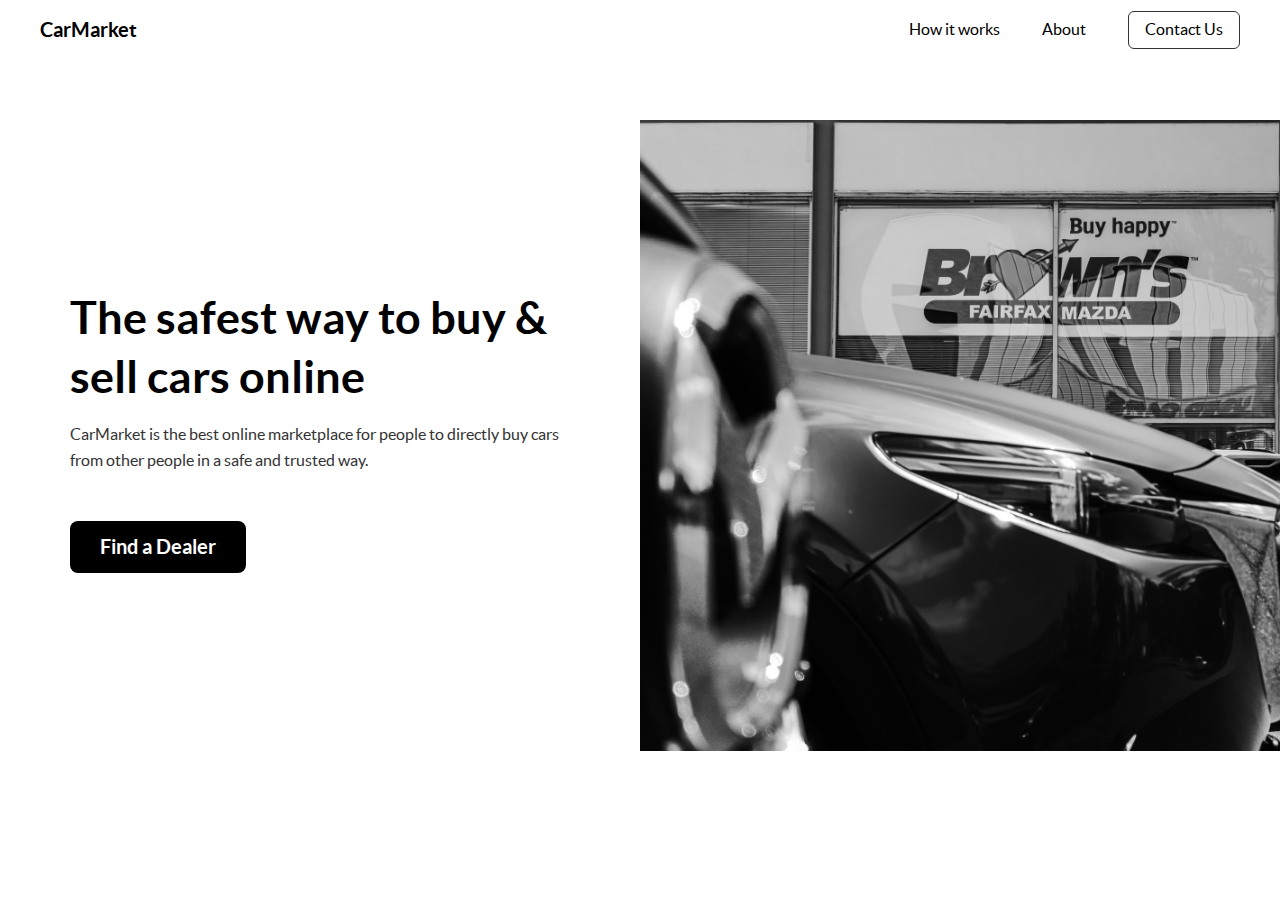
==== car-market/index.html @ 7dea6bc9 "update: implement car market design" ====
<!DOCTYPE html>
<html lang="en">
  <head>
    <meta charset="UTF-8" />
    <meta http-equiv="X-UA-Compatible" content="IE=edge" />
    <meta name="viewport" content="width=device-width, initial-scale=1.0" />
    <link rel="stylesheet" href="./css/main.css" />
    <title>Car Market</title>
  </head>
  <body>
    <div class="home">
      <nav class="navbar">
        <div class="navbar__inner">
          <div class="navbar__logo">
            <a href="#">CarMarket</a>
          </div>
          <div class="menu-wrap">
            <input class="toggler" type="checkbox" />
            <div class="hamburger">
              <div></div>
            </div>
          </div>

          <ul class="navbar__menu">
            <li class="navbar__menu-link"><a href="#">How it works</a></li>
            <li class="navbar__menu-link"><a href="#">About</a></li>
            <li class="navbar__menu-link"><a href="#">Contact Us</a></li>
          </ul>
        </div>
      </nav>
      <header class="hero">
        <div class="hero__inner">
          <div class="hero__content">
            <h1 class="hero__title">
              The safest way to buy & sell cars online
            </h1>
            <p class="hero__desc">
              CarMarket is the best online marketplace for car dealers.
            </p>
            <p class="hero__desc--desktop">
              CarMarket is the best online marketplace for people to directly
              buy cars from other people in a safe and trusted way.
            </p>
            <a class="hero__btn btn">Find a Dealer</a>
          </div>
          <div class="hero__image">
            <img src="./assets/images/hero-image.png" />
          </div>
        </div>
      </header>
    </div>
  </body>
</html>
---- car-market/css/main.css ----
:root {
  --primary-color: #000;
  --text-color: #333;
  --white: #fff;
}

@font-face {
  font-family: "Lato";
  src: url("../assets/fonts/lato/lato-regular-webfont.woff2") format("woff2"), url("../assets/fonts/lato/lato-regular-webfont.woff") format("woff");
  font-weight: normal;
  font-style: normal;
  font-display: fallback;
}

@font-face {
  font-family: "Lato";
  src: url("../assets/fonts/lato/lato-bold-webfont.woff2") format("woff2"), url("../assets/fonts/lato/lato-bold-webfont.woff") format("woff");
  font-weight: bold;
  font-style: normal;
  font-display: fallback;
}

*,
*::before,
*::after {
  margin: 0;
  padding: 0;
  -webkit-box-sizing: inherit;
          box-sizing: inherit;
}

html {
  font-size: 62.5%;
}

body {
  background-color: var(--white);
  color: var(--text-color);
  font-size: 1.6rem;
  font-family: "Lato", sans-serif;
  line-height: 1.6;
}

h1, h2, h3 {
  color: var(--primary-color);
}

h1 {
  font-size: 4.5rem;
}

p {
  font-size: 1.6rem;
}

a {
  font-size: 1.6rem;
  text-decoration: none;
  color: var(--primary-color);
}

li {
  list-style: none;
}

.home {
  width: 100%;
  height: 100%;
}

.navbar {
  width: 100%;
}

.navbar__inner {
  max-width: 1200px;
  margin: 0 auto;
  padding: 0 2rem;
  height: 6rem;
  display: -webkit-box;
  display: -ms-flexbox;
  display: flex;
  -webkit-box-pack: justify;
      -ms-flex-pack: justify;
          justify-content: space-between;
  -webkit-box-align: center;
      -ms-flex-align: center;
          align-items: center;
}

.navbar__logo a {
  font-size: 2rem;
  font-weight: bold;
}

.navbar__menu {
  display: none;
}

@media (min-width: 1200px) {
  .navbar__menu {
    display: -webkit-box;
    display: -ms-flexbox;
    display: flex;
    -webkit-box-align: center;
        -ms-flex-align: center;
            align-items: center;
  }
}

.navbar__menu-link {
  display: -webkit-box;
  display: -ms-flexbox;
  display: flex;
}

.navbar__menu-link:not(:last-of-type) {
  margin-right: 4.2rem;
}

.navbar__menu-link:last-of-type {
  border: 1px solid var(--text-color);
  padding: 0.5rem 1.6rem;
  border-radius: 6px;
}

.hero {
  width: 100%;
  background: -webkit-gradient(linear, left top, left bottom, from(rgba(0, 0, 0, 0.6))), url(../assets/images/hero-image.png);
  background: linear-gradient(rgba(0, 0, 0, 0.6)), url(../assets/images/hero-image.png);
  background-repeat: no-repeat;
  background-size: cover;
  background-position: center;
}

@media (min-width: 1200px) {
  .hero {
    background: var(--white);
  }
}

.hero__inner {
  max-width: 1200px;
  height: calc(100vh - 6rem);
  margin: 0 auto;
  padding: 0 2rem;
  display: -webkit-box;
  display: -ms-flexbox;
  display: flex;
  -webkit-box-orient: vertical;
  -webkit-box-direction: normal;
      -ms-flex-direction: column;
          flex-direction: column;
  -webkit-box-pack: center;
      -ms-flex-pack: center;
          justify-content: center;
}

@media (min-width: 1200px) {
  .hero__inner {
    max-width: 100%;
    height: 100%;
    padding: 0;
    -webkit-box-orient: horizontal;
    -webkit-box-direction: normal;
        -ms-flex-direction: row;
            flex-direction: row;
    -webkit-box-align: center;
        -ms-flex-align: center;
            align-items: center;
    margin-top: 6rem;
  }
}

.hero__content {
  text-align: center;
}

@media (min-width: 1200px) {
  .hero__content {
    text-align: left;
    padding: 4rem 7rem;
    -ms-flex-item-align: center;
        -ms-grid-row-align: center;
        align-self: center;
    max-width: 500px;
    margin: auto;
  }
}

.hero__title {
  color: var(--white);
  line-height: 1.3;
  margin-bottom: 1.6rem;
}

@media (min-width: 1200px) {
  .hero__title {
    color: var(--primary-color);
  }
}

.hero__desc {
  color: var(--white);
  margin-bottom: 2.4rem;
  font-size: 2rem;
}

.hero__desc--desktop {
  display: none;
}

@media (min-width: 1200px) {
  .hero__desc--desktop {
    display: block;
    margin-bottom: 3.2rem;
  }
}

@media (min-width: 1200px) {
  .hero__desc {
    color: var(--primary-color);
    display: none;
  }
}

.hero__image {
  display: none;
}

@media (min-width: 1200px) {
  .hero__image {
    display: block;
  }
  .hero__image img {
    width: 100%;
    height: 100%;
    -o-object-fit: contain;
       object-fit: contain;
  }
}

.hero__btn {
  font-weight: bold;
  font-size: 2rem;
}

.btn {
  display: inline-block;
  padding: 2rem 4rem;
  color: var(--primary-color);
  background: var(--white);
  margin: 1.6rem 0;
  border-radius: 8px;
}

@media (min-width: 1200px) {
  .btn {
    color: var(--white);
    background: var(--primary-color);
    padding: 1rem 3rem;
  }
}

/* MENU STYLES */
.menu-wrap {
  position: relative;
  z-index: 1;
}

@media (min-width: 1200px) {
  .menu-wrap {
    display: none;
  }
}

.menu-wrap .toggler {
  z-index: 4;
  cursor: pointer;
  width: 40px;
  height: 40px;
  opacity: 0;
}

.menu-wrap .hamburger {
  position: absolute;
  top: 0;
  left: 0;
  z-index: -1;
  width: 24px;
  height: 24px;
  padding: 1rem;
  background: var(--white);
  display: -webkit-box;
  display: -ms-flexbox;
  display: flex;
  -webkit-box-align: center;
      -ms-flex-align: center;
          align-items: center;
  -webkit-box-pack: center;
      -ms-flex-pack: center;
          justify-content: center;
}

/* Hamburger Line */
.menu-wrap .hamburger > div {
  position: relative;
  -webkit-box-flex: 0;
      -ms-flex: none;
          flex: none;
  width: 100%;
  height: 2px;
  background: var(--primary-color);
  display: -webkit-box;
  display: -ms-flexbox;
  display: flex;
  -webkit-box-align: center;
      -ms-flex-align: center;
          align-items: center;
  -webkit-box-pack: center;
      -ms-flex-pack: center;
          justify-content: center;
  -webkit-transition: all 0.4s ease;
  transition: all 0.4s ease;
}

/* Hamburger Lines - Top & Bottom */
.menu-wrap .hamburger > div::before,
.menu-wrap .hamburger > div::after {
  content: "";
  position: absolute;
  z-index: 1;
  top: -8px;
  width: 100%;
  height: 2px;
  background: inherit;
}

/* Moves Line Down */
.menu-wrap .hamburger > div::after {
  top: 8px;
}

/* Toggler Animation */
.menu-wrap .toggler:checked + .hamburger > div {
  -webkit-transform: rotate(135deg);
          transform: rotate(135deg);
}

.menu-wrap .toggler:checked + .hamburger > div:before,
.menu-wrap .toggler:checked + .hamburger > div:after {
  top: 0;
  -webkit-transform: rotate(90deg);
          transform: rotate(90deg);
}
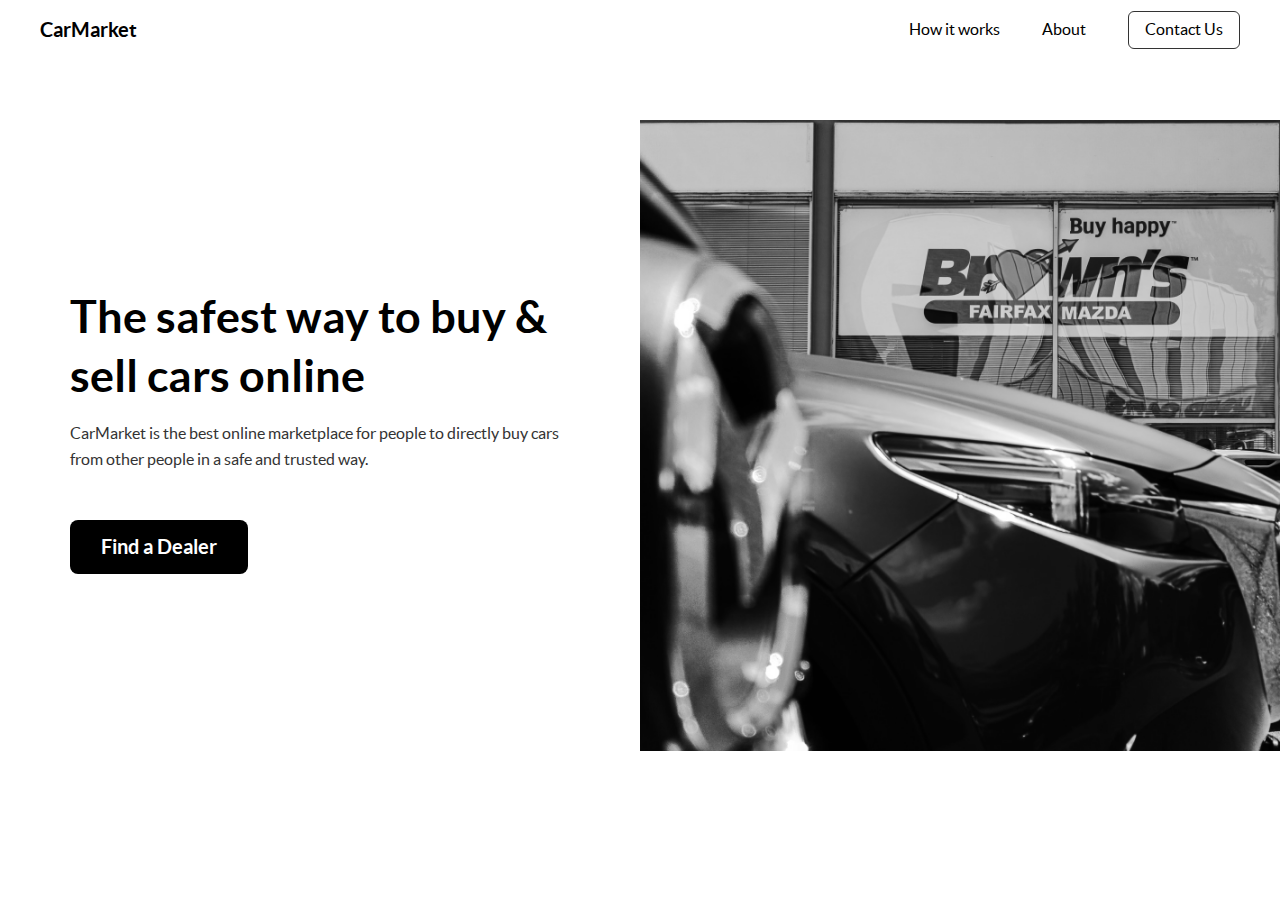
==== commit 89dd8755: "update: add favicon and improve accessibility" ====
--- a/car-market/index.html
+++ b/car-market/index.html
@@ -4,8 +4,38 @@
     <meta charset="UTF-8" />
     <meta http-equiv="X-UA-Compatible" content="IE=edge" />
     <meta name="viewport" content="width=device-width, initial-scale=1.0" />
+    <meta name="name" content="CarMarket" />
+    <meta
+      name="description"
+      content="The safest way to buy and sell cars online."
+    />
+    <meta name="image" content="./assets/images/social.png" />
+
+    <!-- Facebook Meta Tags -->
+    <meta property="og:url" content="https://www.framer.com" />
+    <meta property="og:type" content="website" />
+    <meta property="og:title" content="CarMarket" />
+    <meta
+      property="og:description"
+      content="The safest way to buy and sell cars online."
+    />
+    <meta property="og:image" content="./assets/images/social.png" />
+
+    <!-- Twitter Meta Tags -->
+    <meta name="twitter:card" content="summary_large_image" />
+    <meta name="twitter:title" content="CarMarket" />
+    <meta
+      name="twitter:description"
+      content="The safest way to buy and sell cars online."
+    />
+    <meta name="twitter:image" content="./assets/images/social.png" />
+    <link
+      rel="shortcut icon"
+      href="./assets/images/key.svg"
+      type="image/x-icon"
+    />
     <link rel="stylesheet" href="./css/main.css" />
-    <title>Car Market</title>
+    <title>CarMarket</title>
   </head>
   <body>
     <div class="home">
@@ -41,10 +71,10 @@
               CarMarket is the best online marketplace for people to directly
               buy cars from other people in a safe and trusted way.
             </p>
-            <a class="hero__btn btn">Find a Dealer</a>
+            <a class="hero__btn btn" href="#">Find a Dealer</a>
           </div>
           <div class="hero__image">
-            <img src="./assets/images/hero-image.png" />
+            <img src="./assets/images/hero-image.png" alt="car rental shop" />
           </div>
         </div>
       </header>
--- a/car-market/css/main.css
+++ b/car-market/css/main.css
@@ -70,6 +70,7 @@
 
 .navbar {
   width: 100%;
+  /* Links */
 }
 
 .navbar__inner {
@@ -124,6 +125,16 @@
   border-radius: 6px;
 }
 
+.navbar__menu-link a {
+  -webkit-transition: 200ms all;
+  transition: 200ms all;
+}
+
+.navbar__menu-link a:hover {
+  color: var(--text-color);
+}
+
+/* Hero */
 .hero {
   width: 100%;
   background: -webkit-gradient(linear, left top, left bottom, from(rgba(0, 0, 0, 0.6))), url(../assets/images/hero-image.png);
@@ -243,6 +254,14 @@
 .hero__btn {
   font-weight: bold;
   font-size: 2rem;
+  -webkit-transition: 500ms all;
+  transition: 500ms all;
+}
+
+.hero__btn:hover {
+  background-color: var(--white);
+  color: var(--primary-color);
+  border: 1px solid var(--primary-color);
 }
 
 .btn {
@@ -252,6 +271,7 @@
   background: var(--white);
   margin: 1.6rem 0;
   border-radius: 8px;
+  border: 1px solid transparent;
 }
 
 @media (min-width: 1200px) {
